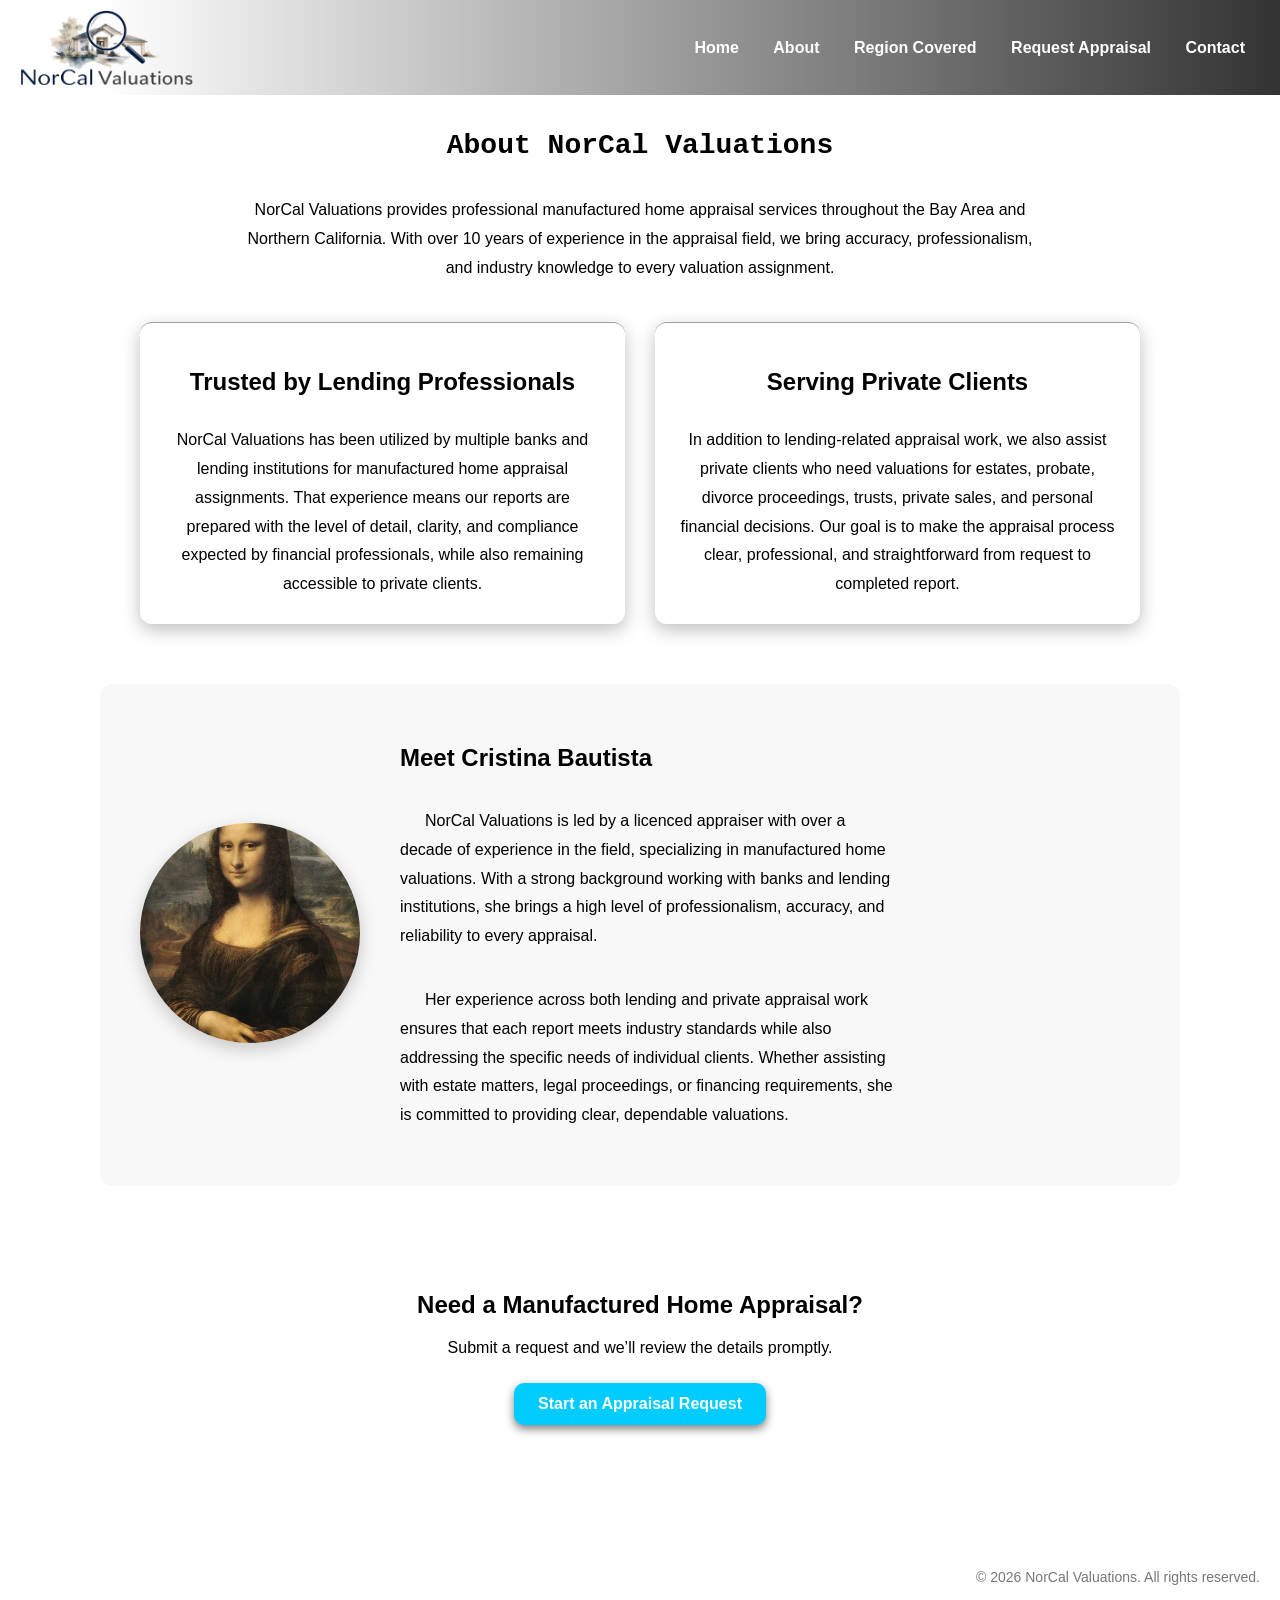
==== about.html @ b339feac "Initial commit - NorCal Valuations website" ====
<!DOCTYPE html>
<html lang="en">
<head>
      <link rel="stylesheet" href="style.css">
    <meta charset="UTF-8">
    <meta name="viewport" content="width=device-width, initial-scale=1.0">
     <link rel="icon" href="favicon.ico">
  <title>About NorCal Valuations | Certified Appraiser in Northern California</title>

<meta name="description" content="Learn about NorCal Valuations, a certified appraiser with over 10 years of experience providing manufactured home appraisals across Northern California.">
</head>
<body>
    <nav class="navbar">
       <img src="draft5.png" alt="NorCal Valuations Logo" class="logo">

        <div class="nav-links">
            <a href="index.html">Home</a>
            <a href="about.html">About</a>
            <a href="region.html">Region Covered</a>
             <a href="request.html">Request Appraisal</a>
            <a href="contact.html">Contact</a>
        </div>
    </nav>

    <main>

    <div class="abo">

        <h1>About NorCal Valuations</h1>

<p>
NorCal Valuations provides professional manufactured home appraisal services throughout the Bay Area and Northern California. With over 10 years of experience in the appraisal field, we bring accuracy, professionalism, and industry knowledge to every valuation assignment.
</p>

<div class= "wrap1">

<div class="content5">

<h2>Trusted by Lending Professionals</h2>

<p>
NorCal Valuations has been utilized by multiple banks and lending institutions for manufactured home appraisal assignments. That experience means our reports are prepared with the level of detail, clarity, and compliance expected by financial professionals, while also remaining accessible to private clients.
</p>

</div>

<div class="content6">

<h2>Serving Private Clients</h2>

<p>
In addition to lending-related appraisal work, we also assist private clients who need valuations for estates, probate, divorce proceedings, trusts, private sales, and personal financial decisions. Our goal is to make the appraisal process clear, professional, and straightforward from request to completed report.
</p>

</div>

</div>

</div>

<div class="owner-section">

  <div class="owner-img">
    <img src="headshot.png" alt="Owner of NorCal Valuations">
  </div>

  <div class="owner-text">
    <h2>Meet Cristina Bautista</h2>
    <p>
    NorCal Valuations is led by a licenced appraiser with over a decade of experience in the field, specializing in manufactured home valuations. With a strong background working with banks and lending institutions, she brings a high level of professionalism, accuracy, and reliability to every appraisal.
    </p>

    <p>
    Her experience across both lending and private appraisal work ensures that each report meets industry standards while also addressing the specific needs of individual clients. Whether assisting with estate matters, legal proceedings, or financing requirements, she is committed to providing clear, dependable valuations.
    </p>
  </div>

</div>


<div class="cta">
  <h2>Need a Manufactured Home Appraisal?</h2>
  <p>Submit a request and we’ll review the details promptly.</p>
  <a href="request.html" class="cta-button">Start an Appraisal Request</a>
</div>


</main>
<footer>
  <p>© 2026 NorCal Valuations. All rights reserved.</p>
</footer>
</body>
</html>
---- style.css ----
body {
  margin: 0;
  
  font-family: Arial, sans-serif;
}

nav {
  background-color: #333;
  padding: 10px;
}

nav a {
  color: white;
  margin: 0 15px;
  text-decoration: none;
  font-weight: bold;
}

nav a:hover {
  color: #00ccff;
}

.navbar {
  display: flex;
  align-items: center;
  justify-content: space-between;
background: linear-gradient(
  to right,
  white 0px,
  white 100px,
  #333 100%
);
  padding: 10px 20px;
  margin-left: 0px;
}

.logo {
  height: 75px;

}

.image-container {
  display: flex;
  justify-content: center;
  margin-top: 50px;
}

.image-container img {
  max-width: 100%;
  height: auto;
}

.homeI {
  max-width: 1600px;
  width: 100%;
  margin: 0 auto;
  overflow: hidden;
}

.homeI img {
  width: 100%;
  height: 300px;
  object-fit: cover;
  display: block;
}

.reg-text {
  display: flex;
  justify-content: center;
  margin-top: 25px;
}
.nav-links a {
  color: white;
  margin-left: 15px;
  text-decoration: none;
  font-weight: bold;
} 

.nav-links a:hover {
  color: #00ccff;
}

.contact-box{
 margin-top: 35px;
 margin-bottom: 35px;
}

.contact-box a {
  color: #0099cc;
  text-decoration: none;
}

.contact-box a:hover {
  text-decoration: underline;
}


.cont h1,
.req h1,
.abo h1,
.content h1 {
  display: flex;
  justify-content: center;
  margin-top: 35px;
  margin-bottom: 35px;


  font-family: "Lucida Console", "Courier New", monospace;
   font-size: 28px;
}



.abo h2{

  text-align: center;
}

.req{
 text-align: center;
 margin-bottom: 45px;

}

.cont{
 text-align: center;
 margin-bottom: 0px;

}

.req p{

line-height: 1.8;
 text-align: center;
  max-width: 800px;
    margin: 40px auto;
      margin-top: 15px;
  margin-bottom: 0px;
}

.request-instructions strong {
  color: #0099cc;
}

.abo p, 
.content p {
line-height: 1.8;
 text-align: center;
  max-width: 800px;
    margin: 40px auto;  
      margin-top: 30px;
  margin-bottom: 0px;
  
}


.contact-box{
  max-width: 300px;
   margin: 0 auto; 

  background-color: white;
  padding: 25px;
  border-radius: 12px;

  box-shadow: 0 6px 18px rgba(0,0,0,0.25);

  transition: 0.2s ease;

   border-top: 1px solid#9d9d9d;

}
.request-process,
.request-instructions,
.content5,
.content6,
.content3,
.content4 {
  max-width: 600px;
   margin: 0 auto; 

  background-color: white;
  padding: 25px;
  border-radius: 12px;

  box-shadow: 0 6px 18px rgba(0,0,0,0.25);

  transition: 0.2s ease;

   border-top: 1px solid#9d9d9d;
}

.request-process li,
.request-instructions li,
.content3 ul,
.content4 li {
  list-style-position: inside;
  text-align: left;
  line-height: 1.8;
}


.contact-box:hover,
.request-instructions:hover,
.request-process:hover,
.content5:hover,
.content6:hover,
.content3:hover,
.content4:hover {
  transform: translateY(-1px);
  box-shadow: 0 10px 25px rgba(0,0,0,0.3);
  border-top: 0px solid#9d9d9d;
}

@media (max-width: 768px) {
  .wrap1 {
    flex-direction: column;
    align-items: center;
  }
}



.request-download{

     padding-top: 25px; 
  padding-bottom: 50px; 
   text-align: center;
}

.cta {
   padding-top: 25px; 
  padding-bottom: 50px; 
   text-align: center;


}

.cta-button {
  display: inline-block;
  margin-top: 10px;
  padding: 12px 24px;
  /* background-color: #9d9d9d; */

  background-color: #00ccff;
  color: white;
  text-decoration: none;
  border-radius: 10px;
   font-weight: bold;
  transition: 0.2s ease;

  box-shadow: 0 4px 10px rgba(0,0,0,.5);
}

.cta-button:hover{
background-color: #0099cc;
transform: translateY(-2px);
box-shadow: 0 6px 14px rgba(0,0,0,0.75);

}



.wrap1 {
  display: flex;
  justify-content: center;
  gap: 30px;             
  max-width: 1000px;      
  margin: 40px auto;     
}

.wrap2 {
  display: flex;
  flex-direction: column;  /* stack vertically */
  gap: 35px;               /* adjust spacing */
}


.owner-section {
  display: flex;
  align-items: center;
  gap: 40px;

  max-width: 1000px;
  margin: 60px auto;
  background-color: #f8f8f8;
  padding: 40px;
  border-radius: 12px;

}

.owner-img img {
  width: 220px;
  height: 220px;
  object-fit: cover;
  border-radius: 50%;   /* makes it a circle */
  box-shadow: 0 6px 18px rgba(0,0,0,0.2);
}

.owner-text {
    text-align: left;
  flex: 1;
}

.owner-text p{
  margin-top:35px;
   line-height: 1.8;
     text-indent: 25px;
     max-width: 500px;

}

@media (max-width: 768px) {
  .owner-section {
    flex-direction: column;
    text-align: center;
  }
}


.region-text {
  max-width: 900px;
  margin: 45px auto 70px auto;
  padding: 0 20px;
  text-align: center;
  line-height: 1.6;

    border-top: 1px solid #ddd;
}

.region-text h1 {
  margin-bottom: 20px;
}

.region-text p {
  margin-bottom: 18px;
}

footer {
  text-align: right;
  padding: 20px;
  margin-top: 60px;
  font-size: 14px;
  color: #777;
}



html, body {
  min-height: 100%;
  margin: 0;
}

body {
  min-height: 100vh;
  display: flex;
  flex-direction: column;
}

main {
  flex: 1;
}
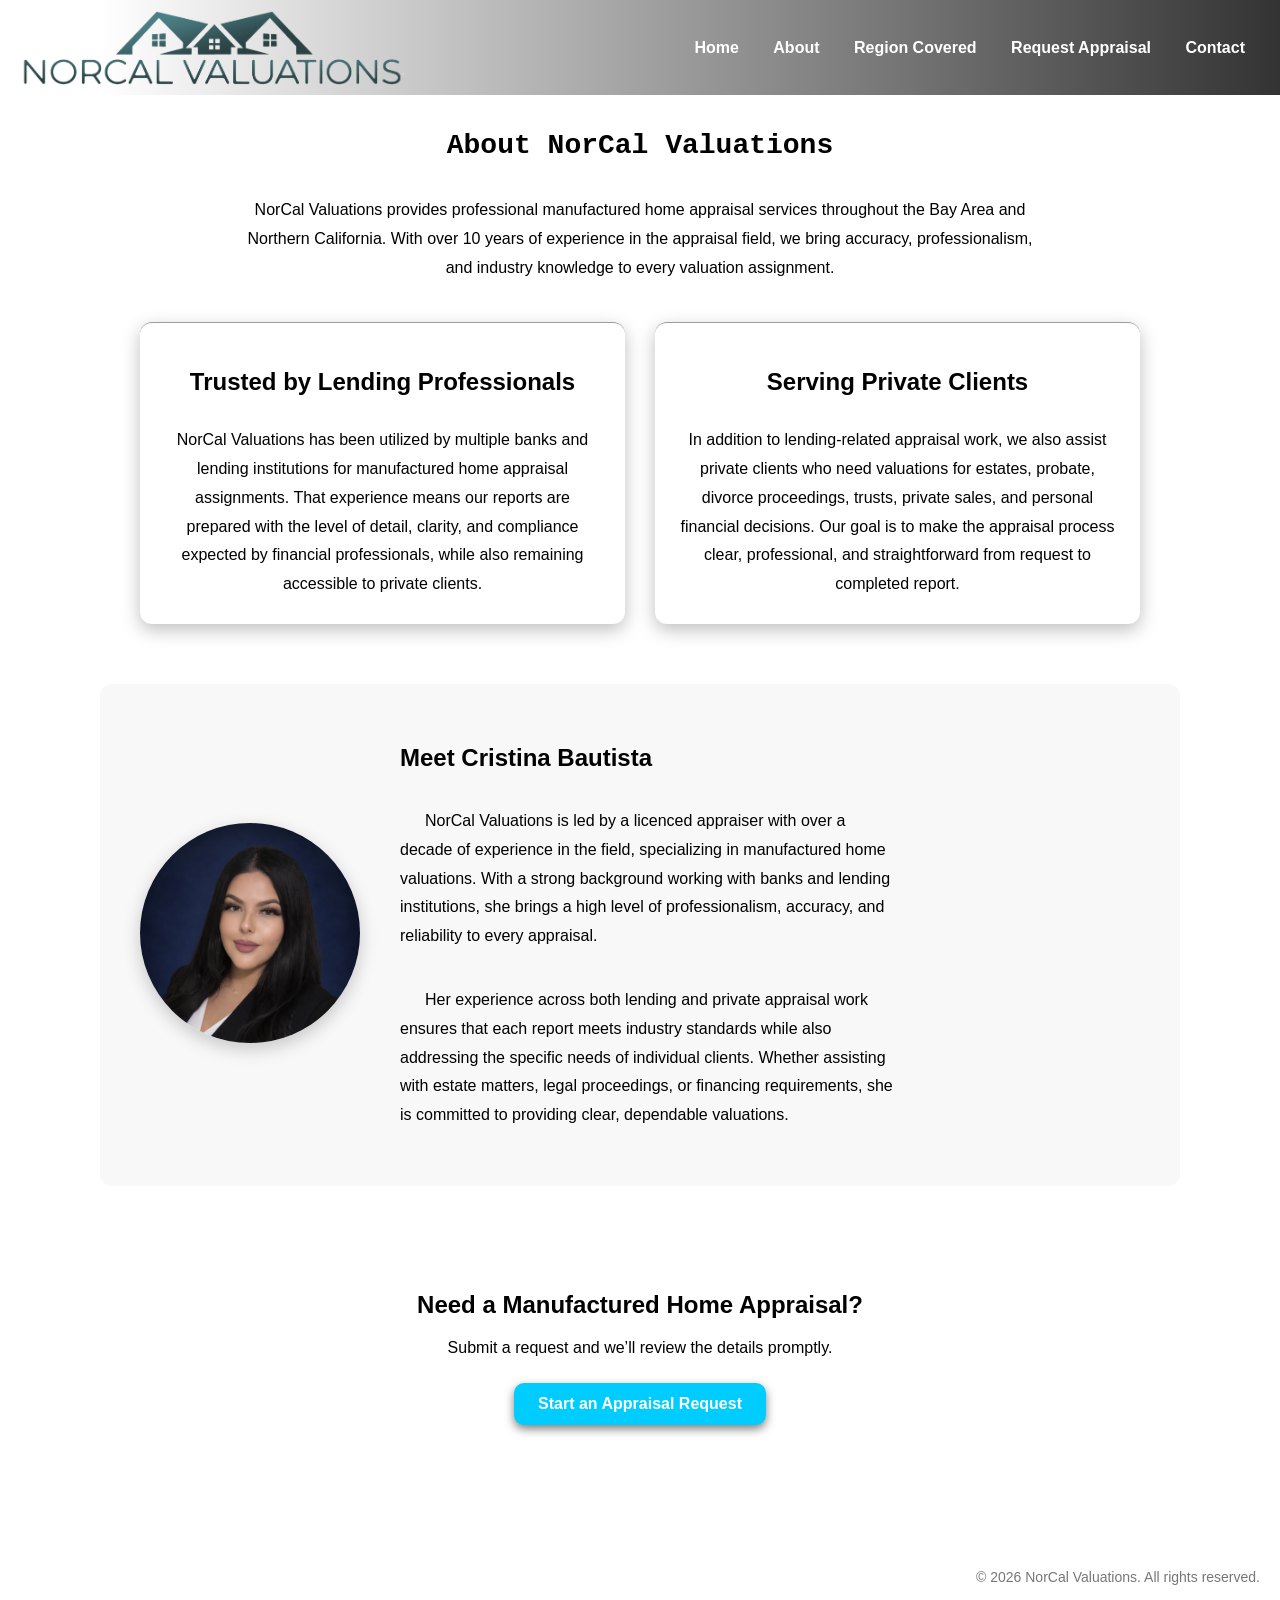
==== commit 936fc1bb: "added google indexing fixes" ====
--- a/about.html
+++ b/about.html
@@ -1,6 +1,7 @@
 <!DOCTYPE html>
 <html lang="en">
 <head>
+  <link rel="canonical" href="https://norcalvaluations.com/about.html">
       <link rel="stylesheet" href="style.css">
     <meta charset="UTF-8">
     <meta name="viewport" content="width=device-width, initial-scale=1.0">
@@ -14,7 +15,7 @@
        <img src="draft5.png" alt="NorCal Valuations Logo" class="logo">
 
         <div class="nav-links">
-            <a href="index.html">Home</a>
+            <a href="/">Home</a>
             <a href="about.html">About</a>
             <a href="region.html">Region Covered</a>
              <a href="request.html">Request Appraisal</a>
--- a/style.css
+++ b/style.css
@@ -34,6 +34,60 @@
   margin-left: 0px;
 }
 
+@media (max-width: 768px) {
+
+    .navbar {
+        flex-direction: column;
+        align-items: center;
+         justify-content: center;
+        text-align: center;
+
+    
+    }
+
+       .logo {
+        width: 250px;
+        max-width: 90%;
+        height: auto;
+        margin-bottom: 15px;
+    }
+
+       .nav-links {
+        display: flex;
+        flex-direction: column;
+        width: 100%;
+        align-items: center;
+        gap: 12px;
+    }
+
+    .nav-links a {
+
+        width: 85%;
+        max-width: 300px;
+
+        background: #3f6f74;
+        color: white;
+
+        padding: 12px 20px;
+
+        border-radius: 12px;
+
+        text-decoration: none;
+
+        font-size: 18px;
+        font-weight: bold;
+
+        text-align: center;
+
+        box-sizing: border-box;
+    }
+
+    .nav-links a:hover {
+        background: #4f878d;
+    }
+
+}
+
 .logo {
   height: 75px;
 
@@ -107,6 +161,7 @@
 
   font-family: "Lucida Console", "Courier New", monospace;
    font-size: 28px;
+   text-align: center;
 }
 
 
